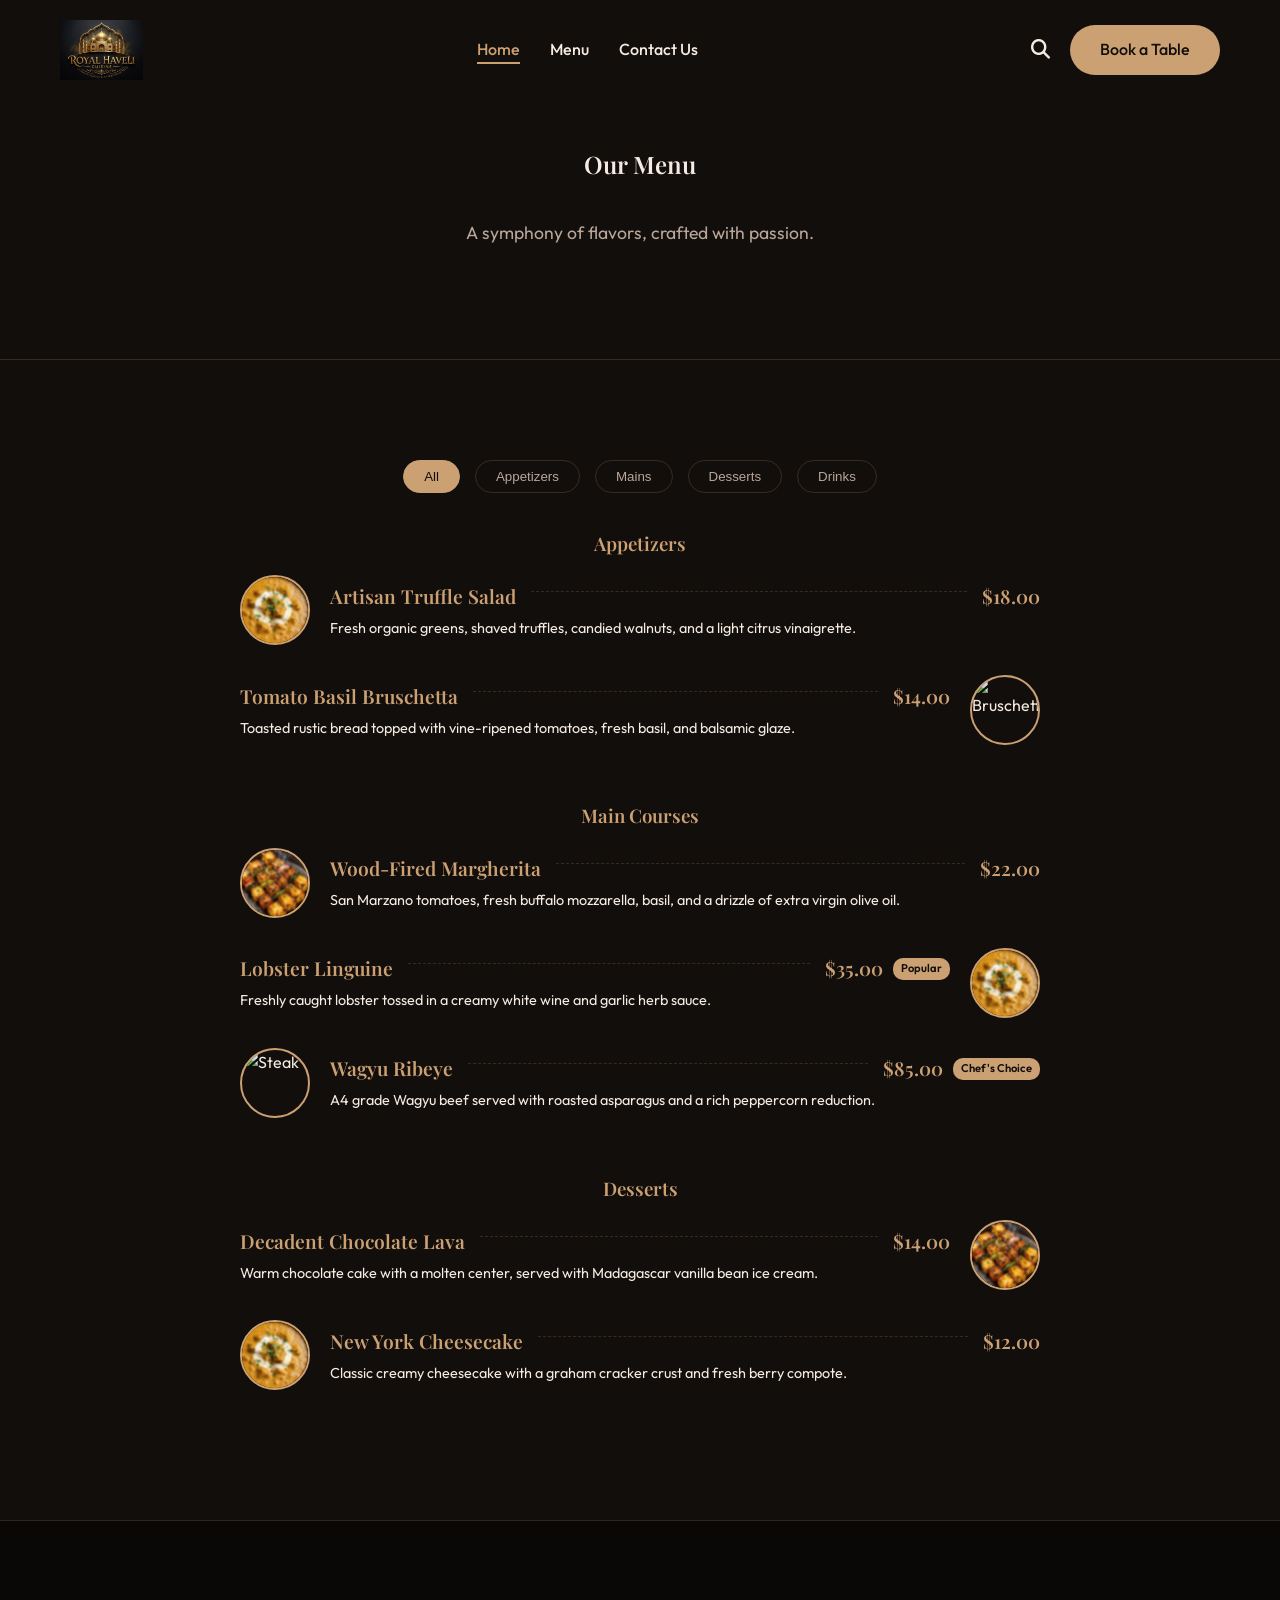
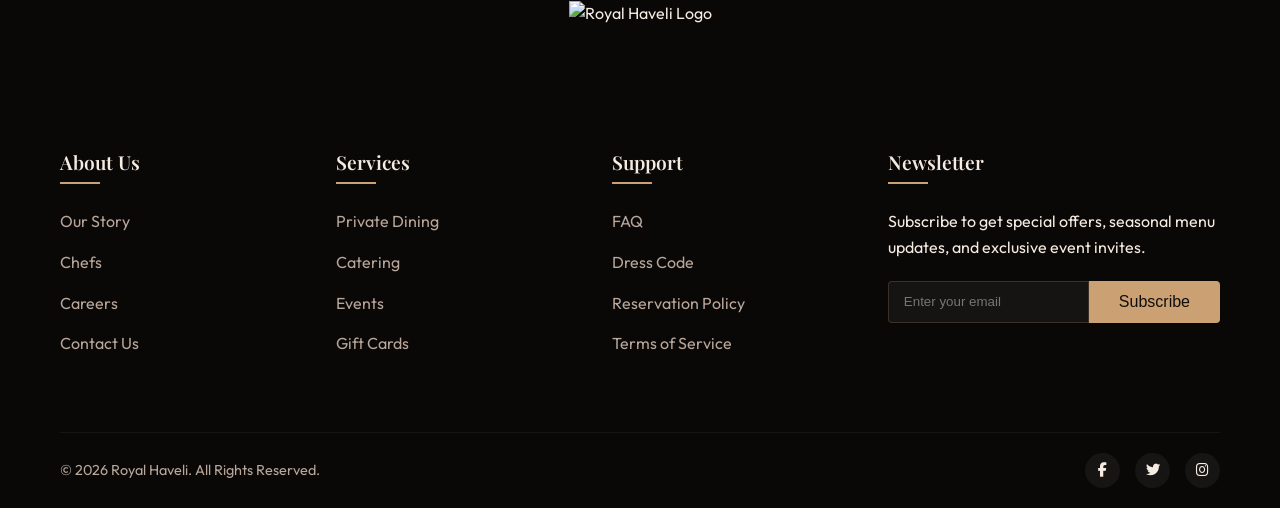
==== menu.html @ ae739bb8 "Add files via upload" ====
<!DOCTYPE html>
<html lang="en">

<head>
    <meta charset="UTF-8">
    <meta name="viewport" content="width=device-width, initial-scale=1.0">
    <title>Menu | Royal Haveli Fine Dining</title>
    <!-- Google Fonts -->
    <link rel="preconnect" href="https://fonts.googleapis.com">
    <link rel="preconnect" href="https://fonts.gstatic.com" crossorigin>
    <link
        href="https://fonts.googleapis.com/css2?family=Outfit:wght@300;400;500;600&family=Playfair+Display:ital,wght@0,400;0,600;0,700;1,400&display=swap"
        rel="stylesheet">
    <!-- Custom CSS -->
    <link rel="stylesheet" href="css/style.css">
    <!-- Font Awesome for Icons -->
    <link rel="stylesheet" href="https://cdnjs.cloudflare.com/ajax/libs/font-awesome/6.4.0/css/all.min.css">
    <style>
        /* Small style tweaks for the menu page banner */
        .page-banner {
            padding-top: 150px;
            padding-bottom: 80px;
            text-align: center;
            background-color: var(--bg-dark);
            border-bottom: 1px solid var(--border-color);
        }
    </style>
</head>

<body>

    <!-- Header / Navbar -->
    <header class="header">
        <div class="container">
            <nav class="navbar">
                <a href="index.html" class="logo">
                    <img src="assets/images/logo.png" alt="Royal Haveli Logo" style="height: 60px;">
                </a>
                <ul class="nav-links">
                    <li><a href="index.html" class="active">Home</a></li>
                    <li><a href="menu.html">Menu</a></li>
                    <li><a href="contact.html">Contact Us</a></li>
                </ul>
                <div class="nav-actions">
                    <button class="icon-btn"><i class="fa-solid fa-magnifying-glass"></i></button>
                    <a href="#" class="btn btn-primary btn-reserve">Book a Table</a>
                    <div class="mobile-toggle"><i class="fa-solid fa-bars"></i></div>
                </div>
            </nav>
        </div>
    </header>

    <!-- Page Banner -->
    <section class="page-banner">
        <div class="container animate-on-scroll">
            <h1 class="title">Our Menu</h1>
            <p class="section-subtitle mt-40">A symphony of flavors, crafted with passion.</p>
        </div>
    </section>

    <!-- Menu Section (Extended) -->
    <section id="menu" class="menu section-padding">
        <div class="container animate-on-scroll">

            <div class="menu-filters">
                <button class="filter-btn active">All</button>
                <button class="filter-btn">Appetizers</button>
                <button class="filter-btn">Mains</button>
                <button class="filter-btn">Desserts</button>
                <button class="filter-btn">Drinks</button>
            </div>

            <div class="menu-list text-left">
                <!-- Appetizers -->
                <h3
                    style="color: var(--accent-gold); margin: 40px 0 20px; font-family: var(--font-heading); text-align: center;">
                    Appetizers</h3>

                <div class="menu-item">
                    <img src="assets/images/butter-chicken.jpg" alt="Gourmet Salad" class="menu-item-img">
                    <div class="menu-item-info">
                        <div class="menu-item-header">
                            <h4 class="menu-item-title">Artisan Truffle Salad</h4>
                            <div class="leader-line"></div>
                            <span class="menu-item-price">$18.00</span>
                        </div>
                        <p class="menu-item-desc">Fresh organic greens, shaved truffles, candied walnuts, and a light
                            citrus vinaigrette.</p>
                    </div>
                </div>

                <div class="menu-item">
                    <img src="assets/images/chicken-biryani.jpg" alt="Bruschetta" class="menu-item-img">
                    <div class="menu-item-info">
                        <div class="menu-item-header">
                            <h4 class="menu-item-title">Tomato Basil Bruschetta</h4>
                            <div class="leader-line"></div>
                            <span class="menu-item-price">$14.00</span>
                        </div>
                        <p class="menu-item-desc">Toasted rustic bread topped with vine-ripened tomatoes, fresh basil,
                            and balsamic glaze.</p>
                    </div>
                </div>

                <!-- Mains -->
                <h3
                    style="color: var(--accent-gold); margin: 60px 0 20px; font-family: var(--font-heading); text-align: center;">
                    Main Courses</h3>

                <div class="menu-item">
                    <img src="assets/images/paneer-tikka.jpg" alt="Pizza" class="menu-item-img">
                    <div class="menu-item-info">
                        <div class="menu-item-header">
                            <h4 class="menu-item-title">Wood-Fired Margherita</h4>
                            <div class="leader-line"></div>
                            <span class="menu-item-price">$22.00</span>
                        </div>
                        <p class="menu-item-desc">San Marzano tomatoes, fresh buffalo mozzarella, basil, and a drizzle
                            of extra virgin olive oil.</p>
                    </div>
                </div>

                <div class="menu-item">
                    <img src="assets/images/butter-chicken.jpg" alt="Pasta" class="menu-item-img">
                    <div class="menu-item-info">
                        <div class="menu-item-header">
                            <h4 class="menu-item-title">Lobster Linguine</h4>
                            <div class="leader-line"></div>
                            <span class="menu-item-price">$35.00</span>
                            <span class="badge">Popular</span>
                        </div>
                        <p class="menu-item-desc">Freshly caught lobster tossed in a creamy white wine and garlic herb
                            sauce.</p>
                    </div>
                </div>

                <div class="menu-item">
                    <img src="assets/images/chicken-biryani.jpg" alt="Steak" class="menu-item-img">
                    <div class="menu-item-info">
                        <div class="menu-item-header">
                            <h4 class="menu-item-title">Wagyu Ribeye</h4>
                            <div class="leader-line"></div>
                            <span class="menu-item-price">$85.00</span>
                            <span class="badge">Chef's Choice</span>
                        </div>
                        <p class="menu-item-desc">A4 grade Wagyu beef served with roasted asparagus and a rich
                            peppercorn reduction.</p>
                    </div>
                </div>

                <!-- Desserts -->
                <h3
                    style="color: var(--accent-gold); margin: 60px 0 20px; font-family: var(--font-heading); text-align: center;">
                    Desserts</h3>

                <div class="menu-item">
                    <img src="assets/images/paneer-tikka.jpg" alt="Dessert" class="menu-item-img">
                    <div class="menu-item-info">
                        <div class="menu-item-header">
                            <h4 class="menu-item-title">Decadent Chocolate Lava</h4>
                            <div class="leader-line"></div>
                            <span class="menu-item-price">$14.00</span>
                        </div>
                        <p class="menu-item-desc">Warm chocolate cake with a molten center, served with Madagascar
                            vanilla bean ice cream.</p>
                    </div>
                </div>

                <div class="menu-item">
                    <img src="assets/images/butter-chicken.jpg" alt="Cheesecake" class="menu-item-img">
                    <div class="menu-item-info">
                        <div class="menu-item-header">
                            <h4 class="menu-item-title">New York Cheesecake</h4>
                            <div class="leader-line"></div>
                            <span class="menu-item-price">$12.00</span>
                        </div>
                        <p class="menu-item-desc">Classic creamy cheesecake with a graham cracker crust and fresh berry
                            compote.</p>
                    </div>
                </div>
            </div>
        </div>
    </section>

    <!-- Footer -->
    <footer class="footer">
        <div class="container">
            <div class="footer-top">
                <div class="footer-logo">
                    <img src="assets/images/logo.jpg" alt="Royal Haveli Logo" style="height: 100px; margin: 0 auto;">
                </div>
            </div>

            <div class="footer-grid">
                <div class="footer-col">
                    <h4>About Us</h4>
                    <ul class="footer-links">
                        <li><a href="#">Our Story</a></li>
                        <li><a href="#">Chefs</a></li>
                        <li><a href="#">Careers</a></li>
                        <li><a href="contact.html">Contact Us</a></li>
                    </ul>
                </div>
                <div class="footer-col">
                    <h4>Services</h4>
                    <ul class="footer-links">
                        <li><a href="#">Private Dining</a></li>
                        <li><a href="#">Catering</a></li>
                        <li><a href="#">Events</a></li>
                        <li><a href="#">Gift Cards</a></li>
                    </ul>
                </div>
                <div class="footer-col">
                    <h4>Support</h4>
                    <ul class="footer-links">
                        <li><a href="#">FAQ</a></li>
                        <li><a href="#">Dress Code</a></li>
                        <li><a href="#">Reservation Policy</a></li>
                        <li><a href="#">Terms of Service</a></li>
                    </ul>
                </div>
                <div class="footer-col">
                    <h4>Newsletter</h4>
                    <p>Subscribe to get special offers, seasonal menu updates, and exclusive event invites.</p>
                    <form class="newsletter-form">
                        <input type="email" placeholder="Enter your email" required>
                        <button type="submit" class="btn btn-primary">Subscribe</button>
                    </form>
                </div>
            </div>

            <div class="footer-bottom">
                <p>&copy; 2026 Royal Haveli. All Rights Reserved.</p>
                <div class="social-links">
                    <a href="#"><i class="fa-brands fa-facebook-f"></i></a>
                    <a href="#"><i class="fa-brands fa-twitter"></i></a>
                    <a href="#"><i class="fa-brands fa-instagram"></i></a>
                </div>
            </div>
        </div>
    </footer>

    <!-- Reservation Modal -->
    <div class="modal-overlay" id="reservationModal">
        <div class="modal-content">
            <i class="fa-solid fa-xmark modal-close"></i>
            <h3>Book a Table</h3>
            <p style="color: var(--text-muted); margin-bottom: 20px;">Reserve your spot at Royal Haveli for an
                unforgettable dining experience.</p>
            <form>
                <div class="form-group">
                    <label for="name">Full Name</label>
                    <input type="text" id="name" placeholder="John Doe" required>
                </div>
                <div class="form-group">
                    <label for="date">Date</label>
                    <input type="date" id="date" required>
                </div>
                <div class="form-group">
                    <label for="time">Time</label>
                    <input type="time" id="time" required>
                </div>
                <div class="form-group">
                    <label for="guests">Number of Guests</label>
                    <select id="guests">
                        <option value="1">1 Person</option>
                        <option value="2">2 People</option>
                        <option value="3">3 People</option>
                        <option value="4">4 People</option>
                        <option value="5+">5+ People</option>
                    </select>
                </div>
                <button type="submit" class="btn btn-primary" style="width: 100%; margin-top: 10px;">Confirm
                    Reservation</button>
            </form>
        </div>
    </div>

    <script src="js/main.js"></script>
</body>

</html>
---- css/style.css ----
/* ==========================================================================
   CSS Variables & Reset
   ========================================================================== */
   :root {
    /* Color Palette */
    --bg-dark: #120e0c;         /* Very dark brown/black */
    --bg-lighter: #1d1714;      /* Slightly lighter brown for cards */
    --accent-gold: #cba072;     /* Gold/copper for accents/buttons */
    --accent-gold-hover: #e0b484;
    --text-main: #f5ebe1;       /* Off-white for main text */
    --text-muted: #b8a69a;      /* Muted brown/grey for descriptions */
    --border-color: rgba(203, 160, 114, 0.2);

    /* Typography */
    --font-heading: 'Playfair Display', serif;
    --font-body: 'Outfit', sans-serif;
    
    /* Spacing & Utilities */
    --section-padding: 100px 0;
    --border-radius: 8px;
    --transition-fast: 0.3s ease;
    --transition-slow: 0.6s cubic-bezier(0.2, 0.8, 0.2, 1);
}

* {
    margin: 0;
    padding: 0;
    box-sizing: border-box;
}

html {
    scroll-behavior: smooth;
}

body {
    font-family: var(--font-body);
    background-color: var(--bg-dark);
    color: var(--text-main);
    line-height: 1.6;
    overflow-x: hidden;
}

a {
    text-decoration: none;
    color: inherit;
    transition: color var(--transition-fast);
}

ul {
    list-style: none;
}

img {
    max-width: 100%;
    height: auto;
    display: block;
}

/* ==========================================================================
   Typography & Utilities
   ========================================================================== */
h1, h2, h3, h4, h5, h6 {
    font-family: var(--font-heading);
    font-weight: 600;
    line-height: 1.2;
    margin-bottom: 1rem;
}

.container {
    max-width: 1200px;
    margin: 0 auto;
    padding: 0 20px;
}

.section-padding {
    padding: var(--section-padding);
}

.text-center { text-align: center; }
.text-right { text-align: right; }
.text-left { text-align: left; }
.mt-40 { margin-top: 40px; }

/* Buttons */
.btn {
    display: inline-block;
    padding: 12px 30px;
    font-size: 1rem;
    font-weight: 500;
    border-radius: 30px;
    transition: all var(--transition-fast);
    cursor: pointer;
    border: none;
}

.btn-primary {
    background-color: var(--accent-gold);
    color: var(--bg-dark);
}

.btn-primary:hover {
    background-color: var(--accent-gold-hover);
    transform: translateY(-2px);
    box-shadow: 0 5px 15px rgba(203, 160, 114, 0.3);
}

.btn-secondary {
    background-color: transparent;
    color: var(--accent-gold);
    border: 2px solid var(--accent-gold);
}

.btn-secondary:hover {
    background-color: var(--accent-gold);
    color: var(--bg-dark);
}

.btn-sm {
    padding: 8px 20px;
    font-size: 0.9rem;
}

.section-title {
    font-size: 2.5rem;
    margin-bottom: 0.5rem;
    color: var(--accent-gold);
}

.section-subtitle {
    color: var(--text-muted);
    font-size: 1.1rem;
    margin-bottom: 2rem;
}

/* ==========================================================================
   Header / Navbar
   ========================================================================== */
.header {
    position: fixed;
    top: 0;
    left: 0;
    width: 100%;
    z-index: 1000;
    padding: 20px 0;
    transition: background-color var(--transition-fast), padding var(--transition-fast);
}

.header.scrolled {
    background-color: rgba(18, 14, 12, 0.95);
    backdrop-filter: blur(10px);
    padding: 15px 0;
    border-bottom: 1px solid var(--border-color);
}

.navbar {
    display: flex;
    justify-content: space-between;
    align-items: center;
}

.logo-text {
    font-family: var(--font-heading);
    font-size: 1.8rem;
    font-weight: 700;
    color: var(--accent-gold);
    letter-spacing: 1px;
}

.nav-links {
    display: flex;
    gap: 30px;
}

.nav-links a {
    font-size: 1rem;
    font-weight: 500;
    color: var(--text-main);
    position: relative;
}

.nav-links a:hover,
.nav-links a.active {
    color: var(--accent-gold);
}

.nav-links a::after {
    content: '';
    position: absolute;
    bottom: -5px;
    left: 0;
    width: 0;
    height: 2px;
    background-color: var(--accent-gold);
    transition: width var(--transition-fast);
}

.nav-links a:hover::after,
.nav-links a.active::after {
    width: 100%;
}

.nav-actions {
    display: flex;
    align-items: center;
    gap: 20px;
}

.icon-btn {
    background: none;
    border: none;
    color: var(--text-main);
    font-size: 1.2rem;
    cursor: pointer;
    transition: color var(--transition-fast);
}

.icon-btn:hover {
    color: var(--accent-gold);
}

.mobile-toggle {
    display: none;
    font-size: 1.5rem;
    color: var(--text-main);
    cursor: pointer;
}

/* ==========================================================================
   Hero Section
   ========================================================================== */
.hero {
    position: relative;
    height: 100vh;
    min-height: 600px;
    display: flex;
    align-items: center;
    justify-content: center;
    text-align: center;
    padding-top: 80px; /* Offset for navbar */
}

.hero-bg {
    position: absolute;
    top: 0;
    left: 0;
    width: 100%;
    height: 100%;
    z-index: -1;
}

.hero-bg img {
    width: 100%;
    height: 100%;
    object-fit: cover;
    object-position: center;
}

.hero-overlay {
    position: absolute;
    top: 0;
    left: 0;
    width: 100%;
    height: 100%;
    background: linear-gradient(to bottom, rgba(18, 14, 12, 0.7), rgba(18, 14, 12, 0.9));
}

.hero-content {
    max-width: 800px;
}

.badge-icon {
    font-size: 3rem;
    color: var(--accent-gold);
    margin-bottom: 20px;
    animation: float 3s ease-in-out infinite;
}

@keyframes float {
    0%, 100% { transform: translateY(0); }
    50% { transform: translateY(-10px); }
}

.hero .title {
    font-size: 5rem;
    letter-spacing: 5px;
    margin-bottom: 10px;
    color: var(--text-main);
    text-shadow: 2px 2px 10px rgba(0,0,0,0.5);
}

.subtitle-wrapper {
    display: flex;
    align-items: center;
    justify-content: center;
    gap: 15px;
    margin-bottom: 20px;
}

.subtitle-wrapper .line {
    height: 1px;
    width: 50px;
    background-color: var(--accent-gold);
}

.subtitle-wrapper .subtitle {
    color: var(--accent-gold);
    letter-spacing: 2px;
    font-size: 0.9rem;
}

.hero .description {
    font-size: 1.1rem;
    color: var(--text-muted);
    margin-bottom: 30px;
    max-width: 600px;
    margin-left: auto;
    margin-right: auto;
}

.hero-actions {
    display: flex;
    gap: 20px;
    justify-content: center;
}

/* ==========================================================================
   Services Section
   ========================================================================== */
.services {
    background-color: var(--bg-dark);
}

.decorative-element {
    color: var(--accent-gold);
    font-size: 1.5rem;
    margin-bottom: 40px;
}

.services-grid {
    display: grid;
    grid-template-columns: repeat(4, 1fr);
    gap: 30px;
}

.service-card {
    background-color: var(--bg-lighter);
    padding: 30px 20px;
    border-radius: var(--border-radius);
    text-align: center;
    transition: transform var(--transition-fast), box-shadow var(--transition-fast);
    border: 1px solid var(--border-color);
}

.service-card:hover {
    transform: translateY(-10px);
    box-shadow: 0 10px 30px rgba(0,0,0,0.5);
    border-color: var(--accent-gold);
}

.service-img {
    width: 80px;
    height: 80px;
    margin: 0 auto 20px;
    border-radius: 50%;
    overflow: hidden;
    border: 2px solid var(--accent-gold);
}

.service-img img {
    width: 100%;
    height: 100%;
    object-fit: cover;
}

.service-card h4 {
    font-size: 1.1rem;
    margin-bottom: 15px;
    min-height: 50px;
}

.read-more {
    color: var(--accent-gold);
    font-size: 0.9rem;
    font-weight: 500;
    display: inline-flex;
    align-items: center;
    gap: 5px;
}

.read-more i {
    transition: transform var(--transition-fast);
}

.read-more:hover i {
    transform: translateX(5px);
}

/* ==========================================================================
   History / About Section
   ========================================================================== */
.history {
    background-color: var(--bg-lighter);
}

.history-wrapper {
    display: flex;
    align-items: center;
    gap: 60px;
}

.history-image-group {
    flex: 1;
    position: relative;
}

.img-large {
    border-radius: var(--border-radius);
    overflow: hidden;
    border: 1px solid var(--border-color);
}

.img-small {
    position: absolute;
    bottom: -30px;
    right: -30px;
    width: 60%;
    border-radius: var(--border-radius);
    overflow: hidden;
    border: 5px solid var(--bg-lighter);
}

.visitors-badge {
    position: absolute;
    top: 50%;
    left: -30px;
    transform: translateY(-50%);
    background-color: var(--accent-gold);
    color: var(--bg-dark);
    padding: 20px;
    border-radius: 50%;
    text-align: center;
    width: 120px;
    height: 120px;
    display: flex;
    flex-direction: column;
    justify-content: center;
    align-items: center;
    box-shadow: 0 10px 20px rgba(0,0,0,0.3);
}

.visitors-badge .label {
    font-size: 0.9rem;
    font-weight: 600;
    text-transform: uppercase;
}

.visitors-badge .number {
    font-size: 2rem;
    font-weight: 700;
    font-family: var(--font-heading);
}

.history-text {
    flex: 1;
}

.check-list {
    margin: 30px 0;
}

.check-list li {
    margin-bottom: 10px;
    display: flex;
    align-items: center;
    gap: 10px;
    color: var(--text-main);
}

.check-list i {
    color: var(--accent-gold);
}

.btn-play {
    display: inline-flex;
    align-items: center;
    gap: 15px;
    color: var(--text-main);
    font-weight: 500;
}

.play-icon {
    width: 50px;
    height: 50px;
    background-color: var(--accent-gold);
    color: var(--bg-dark);
    border-radius: 50%;
    display: flex;
    align-items: center;
    justify-content: center;
    font-size: 1.2rem;
    transition: transform var(--transition-fast);
}

.btn-play:hover .play-icon {
    transform: scale(1.1);
}

.category-icons {
    display: flex;
    justify-content: space-around;
    margin-top: 80px;
    border-top: 1px solid var(--border-color);
    padding-top: 40px;
}

.cat-icon {
    font-size: 2.5rem;
    color: var(--accent-gold);
    opacity: 0.7;
    transition: all var(--transition-fast);
    cursor: pointer;
}

.cat-icon:hover {
    opacity: 1;
    transform: translateY(-5px);
}

/* ==========================================================================
   Menu Section
   ========================================================================== */
.menu {
    background-color: var(--bg-dark);
}

.menu-icon {
    font-size: 2rem;
    color: var(--accent-gold);
    margin-bottom: 10px;
}

.menu-filters {
    display: flex;
    justify-content: center;
    gap: 15px;
    margin-bottom: 40px;
}

.filter-btn {
    background: transparent;
    border: 1px solid var(--border-color);
    color: var(--text-muted);
    padding: 8px 20px;
    border-radius: 20px;
    cursor: pointer;
    transition: all var(--transition-fast);
}

.filter-btn:hover,
.filter-btn.active {
    background-color: var(--accent-gold);
    color: var(--bg-dark);
    border-color: var(--accent-gold);
}

.menu-list {
    max-width: 800px;
    margin: 0 auto;
}

.menu-item {
    display: flex;
    align-items: center;
    gap: 20px;
    margin-bottom: 30px;
}

.menu-item-img {
    width: 70px;
    height: 70px;
    border-radius: 50%;
    object-fit: cover;
    border: 2px solid var(--accent-gold);
    flex-shrink: 0;
}

.menu-list > div.menu-item:nth-of-type(even) {
    flex-direction: row-reverse;
}

.menu-item-info {
    flex: 1;
}

.menu-item-header {
    display: flex;
    align-items: center;
    margin-bottom: 5px;
}

.menu-item-title {
    margin: 0;
    font-size: 1.2rem;
    color: var(--accent-gold);
}

.leader-line {
    flex: 1;
    border-bottom: 1px dashed var(--border-color);
    margin: 0 15px;
    position: relative;
    top: -5px;
}

.menu-item-price {
    font-family: var(--font-heading);
    font-size: 1.2rem;
    color: var(--accent-gold);
    font-weight: 600;
}

.badge {
    background-color: var(--accent-gold);
    color: var(--bg-dark);
    font-size: 0.7rem;
    padding: 2px 8px;
    border-radius: 10px;
    margin-left: 10px;
    font-family: var(--font-body);
    font-weight: 600;
}

.menu-item-desc {
    color: var(--text-main);
    font-size: 0.9rem;
    margin: 0;
}

/* ==========================================================================
   Gallery Section
   ========================================================================== */
.gallery {
    padding: 0;
}

.gallery-grid {
    display: grid;
    grid-template-columns: repeat(4, 1fr);
}

.gallery-item {
    height: 400px;
    overflow: hidden;
    position: relative;
}

.gallery-item img {
    width: 100%;
    height: 100%;
    object-fit: cover;
    transition: transform 0.5s ease;
}

.gallery-item:hover img {
    transform: scale(1.1);
}

/* ==========================================================================
   Testimonial Section
   ========================================================================== */
.testimonial {
    background-color: var(--bg-lighter);
    position: relative;
    overflow: hidden;
}

.quote-icon {
    font-size: 3rem;
    color: var(--accent-gold);
    margin-bottom: 20px;
    opacity: 0.5;
}

.testimonial-text {
    font-size: 1.5rem;
    font-family: var(--font-heading);
    font-style: italic;
    max-width: 800px;
    margin: 0 auto 40px;
    line-height: 1.8;
}

.customer-profile {
    display: flex;
    align-items: center;
    justify-content: center;
    gap: 15px;
}

.customer-profile img {
    width: 60px;
    height: 60px;
    border-radius: 50%;
    object-fit: cover;
}

.customer-info h5 {
    margin: 0;
    color: var(--accent-gold);
    font-size: 1.1rem;
}

.customer-info span {
    font-size: 0.9rem;
    color: var(--text-muted);
}

.beans-decor {
    position: absolute;
    top: 50%;
    transform: translateY(-50%);
    width: 150px;
    opacity: 0.2;
    pointer-events: none;
}

.beans-decor.left { left: -50px; }
.beans-decor.right { right: -50px; }

/* ==========================================================================
   Products / Shop Section
   ========================================================================== */
.products {
    background-color: var(--bg-dark);
}

.product-showcase {
    display: flex;
    align-items: center;
    gap: 50px;
    margin-bottom: 80px;
}

.product-showcase:last-child {
    margin-bottom: 0;
}

.product-showcase.reverse {
    flex-direction: row-reverse;
}

.product-img-large {
    flex: 1;
    border-radius: var(--border-radius);
    overflow: hidden;
    border: 1px solid var(--border-color);
    box-shadow: 0 20px 40px rgba(0,0,0,0.4);
}

.product-details {
    flex: 1;
}

.product-features {
    display: flex;
    gap: 20px;
    margin-bottom: 20px;
}

.product-features.right {
    justify-content: flex-end;
}

.product-features li {
    background-color: var(--bg-lighter);
    padding: 5px 15px;
    border-radius: 20px;
    font-size: 0.9rem;
    color: var(--accent-gold);
    border: 1px solid var(--border-color);
}

.product-details p {
    color: var(--text-muted);
    margin-bottom: 30px;
}

/* ==========================================================================
   Blog Section
   ========================================================================== */
.blog {
    background-color: var(--bg-lighter);
}

.blog-icon {
    font-size: 2rem;
    color: var(--accent-gold);
    margin-bottom: 10px;
}

.blog-grid {
    display: grid;
    grid-template-columns: repeat(3, 1fr);
    gap: 30px;
}

.blog-card {
    background-color: var(--bg-dark);
    border-radius: var(--border-radius);
    overflow: hidden;
    border: 1px solid var(--border-color);
    transition: transform var(--transition-fast);
}

.blog-card:hover {
    transform: translateY(-10px);
}

.blog-img {
    position: relative;
    height: 250px;
}

.blog-img img {
    width: 100%;
    height: 100%;
    object-fit: cover;
}

.blog-date {
    position: absolute;
    bottom: 0;
    left: 0;
    background-color: var(--accent-gold);
    color: var(--bg-dark);
    padding: 8px 15px;
    font-weight: 600;
    font-size: 0.9rem;
}

.blog-content {
    padding: 25px;
}

.blog-content h4 {
    font-size: 1.2rem;
    margin-bottom: 20px;
    min-height: 60px;
}

/* ==========================================================================
   Footer
   ========================================================================== */
.footer {
    background-color: #0a0807;
    padding: 80px 0 20px;
    border-top: 1px solid var(--border-color);
}

.footer-top {
    text-align: center;
    margin-bottom: 50px;
}

.footer-logo {
    display: inline-flex;
    align-items: center;
    gap: 10px;
}

.footer-logo .logo-icon {
    color: var(--accent-gold);
    font-size: 2rem;
}

.footer-grid {
    display: grid;
    grid-template-columns: repeat(4, 1fr);
    gap: 40px;
    margin-bottom: 60px;
}

.footer-col h4 {
    color: var(--text-main);
    font-size: 1.2rem;
    margin-bottom: 25px;
    position: relative;
    padding-bottom: 10px;
}

.footer-col h4::after {
    content: '';
    position: absolute;
    bottom: 0;
    left: 0;
    width: 40px;
    height: 2px;
    background-color: var(--accent-gold);
}

.footer-links li {
    margin-bottom: 15px;
}

.footer-links a {
    color: var(--text-muted);
}

.footer-links a:hover {
    color: var(--accent-gold);
    padding-left: 5px;
}

.newsletter-form {
    display: flex;
    margin-top: 20px;
}

.newsletter-form input {
    flex: 1;
    padding: 12px 15px;
    background-color: rgba(255,255,255,0.05);
    border: 1px solid var(--border-color);
    color: var(--text-main);
    border-radius: 4px 0 0 4px;
    outline: none;
}

.newsletter-form input:focus {
    border-color: var(--accent-gold);
}

.newsletter-form button {
    border-radius: 0 4px 4px 0;
}

.footer-bottom {
    display: flex;
    justify-content: space-between;
    align-items: center;
    padding-top: 20px;
    border-top: 1px solid rgba(255,255,255,0.05);
    color: var(--text-muted);
    font-size: 0.9rem;
}

.social-links {
    display: flex;
    gap: 15px;
}

.social-links a {
    width: 35px;
    height: 35px;
    display: flex;
    align-items: center;
    justify-content: center;
    background-color: rgba(255,255,255,0.05);
    border-radius: 50%;
    color: var(--text-main);
    transition: all var(--transition-fast);
}

.social-links a:hover {
    background-color: var(--accent-gold);
    color: var(--bg-dark);
    transform: translateY(-3px);
}

/* ==========================================================================
   Animations
   ========================================================================== */
.animate-on-scroll {
    opacity: 0;
    transform: translateY(30px);
    transition: opacity var(--transition-slow), transform var(--transition-slow);
}

.animate-on-scroll.is-visible {
    opacity: 1;
    transform: translateY(0);
}

/* ==========================================================================
   Responsive Design
   ========================================================================== */
@media (max-width: 1024px) {
    .hero .title { font-size: 4rem; }
    .services-grid { grid-template-columns: repeat(2, 1fr); }
    .history-wrapper { flex-direction: column; }
    .history-image-group { margin-bottom: 40px; }
    .gallery-grid { grid-template-columns: repeat(2, 1fr); }
    .footer-grid { grid-template-columns: repeat(2, 1fr); }
}

@media (max-width: 768px) {
    .nav-links, .nav-actions .btn { display: none; }
    .mobile-toggle { display: block; }
    
    .hero .title { font-size: 3rem; }
    .product-showcase, .product-showcase.reverse { flex-direction: column; }
    .product-details.text-right { text-align: left; }
    .product-features.right { justify-content: flex-start; }
    
    .blog-grid { grid-template-columns: 1fr; }
    .menu-list { padding: 0 15px; }
}

@media (max-width: 576px) {
    .services-grid { grid-template-columns: 1fr; }
    .gallery-grid { grid-template-columns: 1fr; }
    .footer-grid { grid-template-columns: 1fr; }
    .hero .title { font-size: 2.5rem; }
    .hero { min-height: 60vh; }
    .hero .description { font-size: 1rem; padding: 0 10px; }
    .menu-item { flex-direction: column; align-items: flex-start; }
    .menu-item-img { width: 90px; height: 90px; margin-bottom: 10px; }
    .visitors-badge { width: 100px; height: 100px; left: -10px; }
    .visitors-badge .number { font-size: 1.5rem; }
}

/* ==========================================================================
   Modal / Popup
   ========================================================================== */
.modal-overlay {
    position: fixed;
    top: 0;
    left: 0;
    width: 100%;
    height: 100%;
    background-color: rgba(0, 0, 0, 0.8);
    z-index: 2000;
    display: none;
    align-items: center;
    justify-content: center;
    opacity: 0;
    transition: opacity var(--transition-fast);
    backdrop-filter: blur(5px);
}

.modal-overlay.active {
    display: flex;
    opacity: 1;
}

.modal-content {
    background-color: var(--bg-lighter);
    padding: 40px;
    border-radius: var(--border-radius);
    border: 1px solid var(--border-color);
    width: 90%;
    max-width: 500px;
    position: relative;
    transform: translateY(-20px);
    transition: transform var(--transition-fast);
}

.modal-overlay.active .modal-content {
    transform: translateY(0);
}

.modal-close {
    position: absolute;
    top: 15px;
    right: 20px;
    font-size: 1.5rem;
    color: var(--text-muted);
    cursor: pointer;
    transition: color var(--transition-fast);
}

.modal-close:hover {
    color: var(--accent-gold);
}

.form-group {
    margin-bottom: 20px;
}

.form-group label {
    display: block;
    margin-bottom: 8px;
    color: var(--text-muted);
}

.form-group input,
.form-group select,
.form-group textarea {
    width: 100%;
    padding: 12px 15px;
    background-color: var(--bg-dark);
    border: 1px solid var(--border-color);
    color: var(--text-main);
    border-radius: 4px;
    outline: none;
    transition: border-color var(--transition-fast);
}

.form-group input:focus,
.form-group select:focus,
.form-group textarea:focus {
    border-color: var(--accent-gold);
}

.modal-content h3 {
    color: var(--accent-gold);
    margin-bottom: 20px;
    font-size: 2rem;
}
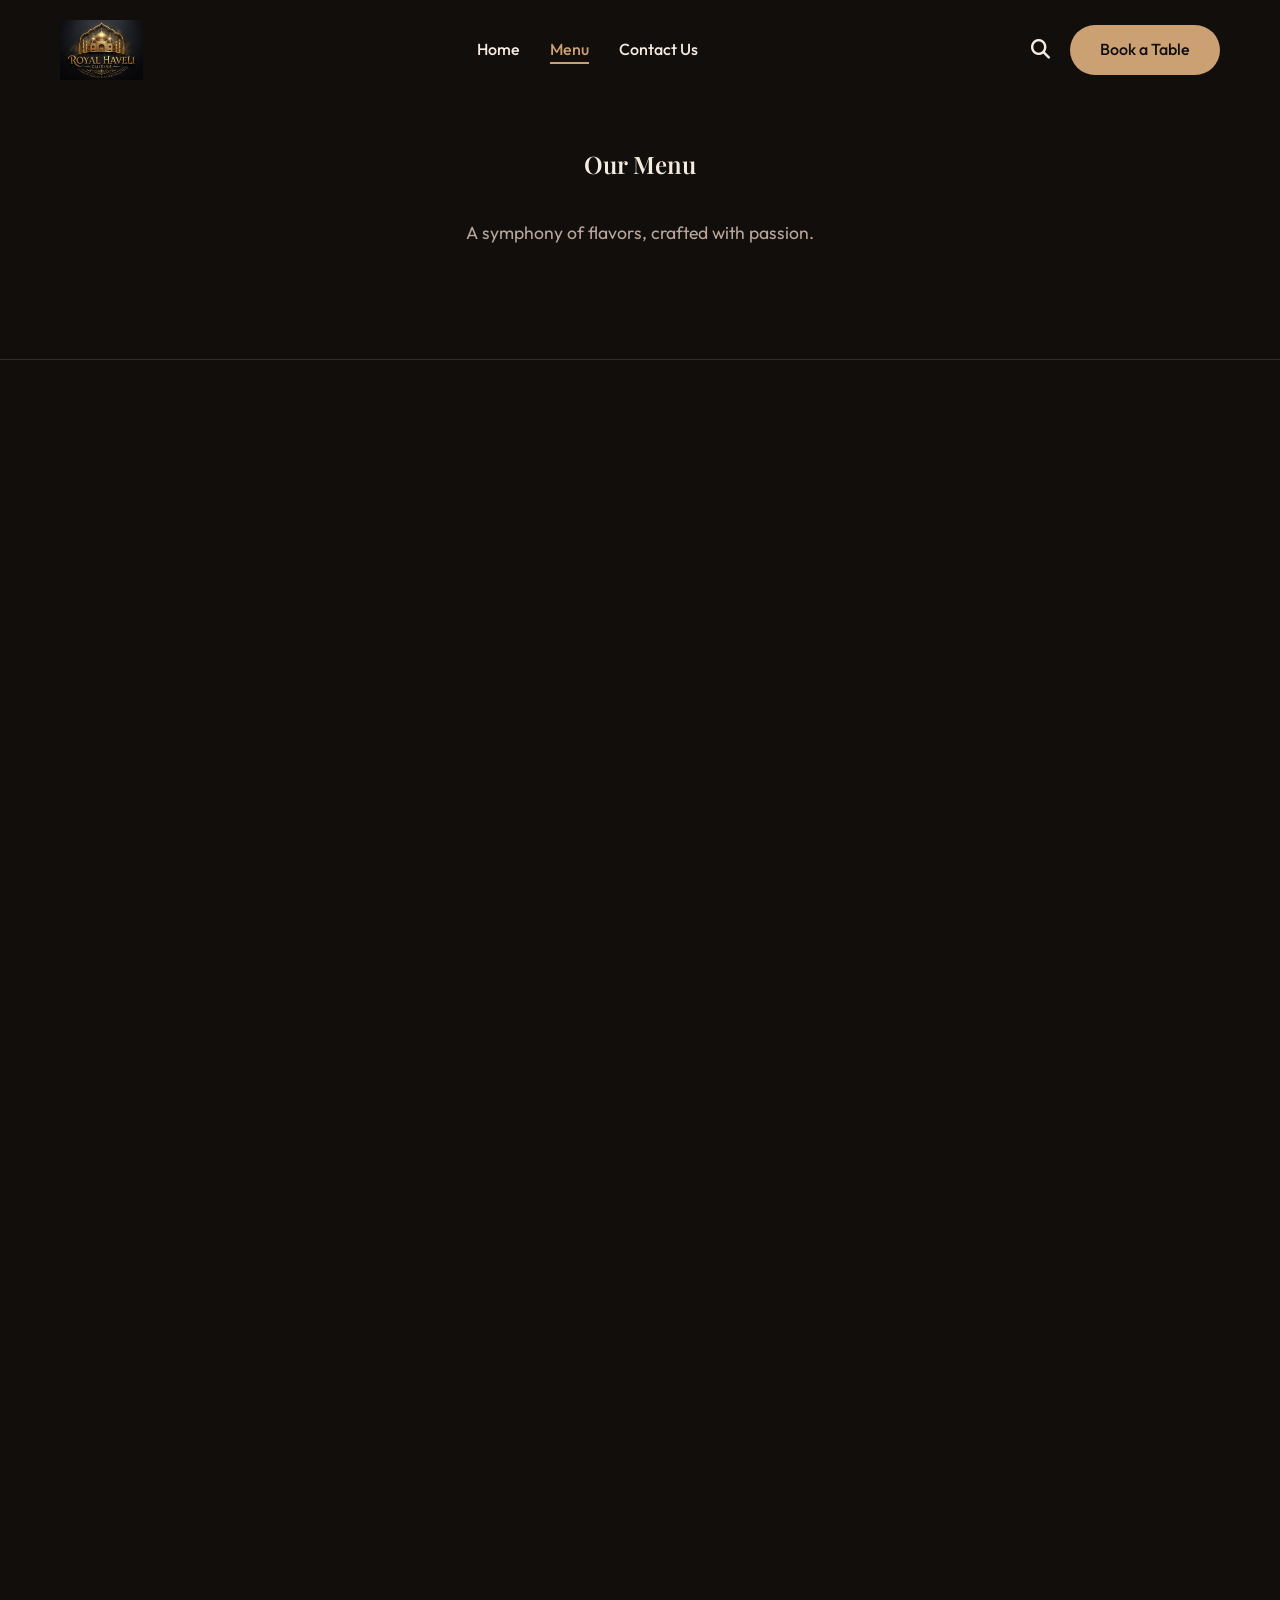
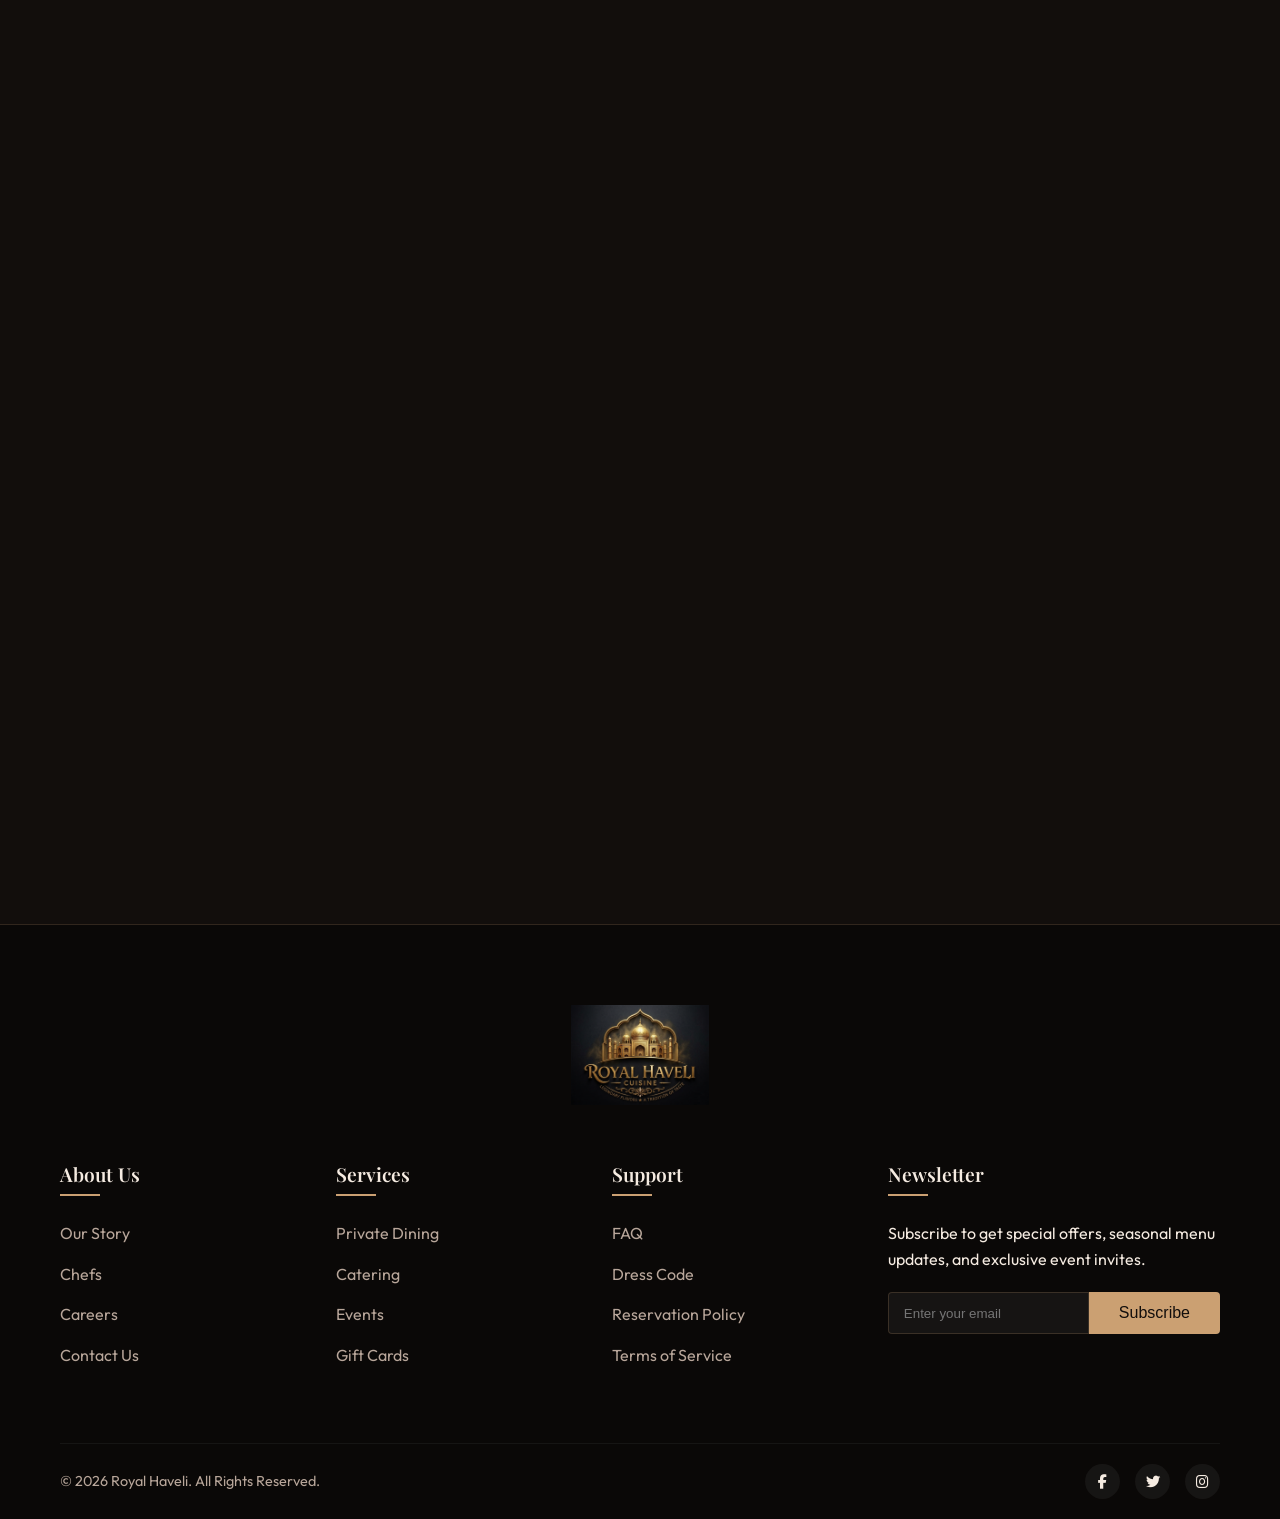
==== commit cf8c0c3a: "Update menu.html with new content - restructured menu sections with data categories and filter butto" ====
--- a/menu.html
+++ b/menu.html
@@ -37,8 +37,8 @@
                     <img src="assets/images/logo.png" alt="Royal Haveli Logo" style="height: 60px;">
                 </a>
                 <ul class="nav-links">
-                    <li><a href="index.html" class="active">Home</a></li>
-                    <li><a href="menu.html">Menu</a></li>
+                    <li><a href="index.html">Home</a></li>
+                    <li><a href="menu.html" class="active">Menu</a></li>
                     <li><a href="contact.html">Contact Us</a></li>
                 </ul>
                 <div class="nav-actions">
@@ -63,119 +63,749 @@
         <div class="container animate-on-scroll">
 
             <div class="menu-filters">
-                <button class="filter-btn active">All</button>
-                <button class="filter-btn">Appetizers</button>
-                <button class="filter-btn">Mains</button>
-                <button class="filter-btn">Desserts</button>
-                <button class="filter-btn">Drinks</button>
+                <button class="filter-btn active" data-filter="all">All</button>
+                <button class="filter-btn" data-filter="appetizers">Appetizers</button>
+                <button class="filter-btn" data-filter="veg-entrees">Veg Entrees</button>
+                <button class="filter-btn" data-filter="nonveg-entrees">Non-Veg Entrees</button>
+                <button class="filter-btn" data-filter="breads">Breads</button>
+                <button class="filter-btn" data-filter="bowls">Bowls</button>
+                <button class="filter-btn" data-filter="kids">Kids</button>
+                <button class="filter-btn" data-filter="salads">Salads</button>
+                <button class="filter-btn" data-filter="soups">Soups</button>
+                <button class="filter-btn" data-filter="tacos">Tacos</button>
+                <button class="filter-btn" data-filter="extras">Extras</button>
+                <button class="filter-btn" data-filter="burgers">Burgers</button>
+                <button class="filter-btn" data-filter="drinks">Drinks</button>
             </div>
 
             <div class="menu-list text-left">
-                <!-- Appetizers -->
-                <h3
-                    style="color: var(--accent-gold); margin: 40px 0 20px; font-family: var(--font-heading); text-align: center;">
-                    Appetizers</h3>
-
-                <div class="menu-item">
-                    <img src="assets/images/butter-chicken.jpg" alt="Gourmet Salad" class="menu-item-img">
-                    <div class="menu-item-info">
-                        <div class="menu-item-header">
-                            <h4 class="menu-item-title">Artisan Truffle Salad</h4>
-                            <div class="leader-line"></div>
-                            <span class="menu-item-price">$18.00</span>
-                        </div>
-                        <p class="menu-item-desc">Fresh organic greens, shaved truffles, candied walnuts, and a light
-                            citrus vinaigrette.</p>
-                    </div>
-                </div>
-
-                <div class="menu-item">
-                    <img src="assets/images/chicken-biryani.jpg" alt="Bruschetta" class="menu-item-img">
-                    <div class="menu-item-info">
-                        <div class="menu-item-header">
-                            <h4 class="menu-item-title">Tomato Basil Bruschetta</h4>
-                            <div class="leader-line"></div>
-                            <span class="menu-item-price">$14.00</span>
-                        </div>
-                        <p class="menu-item-desc">Toasted rustic bread topped with vine-ripened tomatoes, fresh basil,
-                            and balsamic glaze.</p>
-                    </div>
-                </div>
-
-                <!-- Mains -->
-                <h3
-                    style="color: var(--accent-gold); margin: 60px 0 20px; font-family: var(--font-heading); text-align: center;">
-                    Main Courses</h3>
-
-                <div class="menu-item">
-                    <img src="assets/images/paneer-tikka.jpg" alt="Pizza" class="menu-item-img">
-                    <div class="menu-item-info">
-                        <div class="menu-item-header">
-                            <h4 class="menu-item-title">Wood-Fired Margherita</h4>
-                            <div class="leader-line"></div>
-                            <span class="menu-item-price">$22.00</span>
-                        </div>
-                        <p class="menu-item-desc">San Marzano tomatoes, fresh buffalo mozzarella, basil, and a drizzle
-                            of extra virgin olive oil.</p>
-                    </div>
-                </div>
-
-                <div class="menu-item">
-                    <img src="assets/images/butter-chicken.jpg" alt="Pasta" class="menu-item-img">
-                    <div class="menu-item-info">
-                        <div class="menu-item-header">
-                            <h4 class="menu-item-title">Lobster Linguine</h4>
-                            <div class="leader-line"></div>
-                            <span class="menu-item-price">$35.00</span>
-                            <span class="badge">Popular</span>
-                        </div>
-                        <p class="menu-item-desc">Freshly caught lobster tossed in a creamy white wine and garlic herb
-                            sauce.</p>
-                    </div>
-                </div>
-
-                <div class="menu-item">
-                    <img src="assets/images/chicken-biryani.jpg" alt="Steak" class="menu-item-img">
-                    <div class="menu-item-info">
-                        <div class="menu-item-header">
-                            <h4 class="menu-item-title">Wagyu Ribeye</h4>
-                            <div class="leader-line"></div>
-                            <span class="menu-item-price">$85.00</span>
-                            <span class="badge">Chef's Choice</span>
-                        </div>
-                        <p class="menu-item-desc">A4 grade Wagyu beef served with roasted asparagus and a rich
-                            peppercorn reduction.</p>
-                    </div>
-                </div>
-
-                <!-- Desserts -->
-                <h3
-                    style="color: var(--accent-gold); margin: 60px 0 20px; font-family: var(--font-heading); text-align: center;">
-                    Desserts</h3>
-
-                <div class="menu-item">
-                    <img src="assets/images/paneer-tikka.jpg" alt="Dessert" class="menu-item-img">
-                    <div class="menu-item-info">
-                        <div class="menu-item-header">
-                            <h4 class="menu-item-title">Decadent Chocolate Lava</h4>
-                            <div class="leader-line"></div>
-                            <span class="menu-item-price">$14.00</span>
-                        </div>
-                        <p class="menu-item-desc">Warm chocolate cake with a molten center, served with Madagascar
-                            vanilla bean ice cream.</p>
-                    </div>
-                </div>
-
-                <div class="menu-item">
-                    <img src="assets/images/butter-chicken.jpg" alt="Cheesecake" class="menu-item-img">
-                    <div class="menu-item-info">
-                        <div class="menu-item-header">
-                            <h4 class="menu-item-title">New York Cheesecake</h4>
-                            <div class="leader-line"></div>
-                            <span class="menu-item-price">$12.00</span>
-                        </div>
-                        <p class="menu-item-desc">Classic creamy cheesecake with a graham cracker crust and fresh berry
-                            compote.</p>
+                <div class="menu-section" data-category="appetizers">
+                    <h3 class="menu-section-title">Appetizers</h3>
+                    <div class="menu-item" data-category="appetizers">
+                        <img src="assets/images/tandoori-grilled-chicken.jpg" alt="Vegetable Samosa" class="menu-item-img">
+                        <div class="menu-item-info">
+                            <div class="menu-item-header">
+                                <h4 class="menu-item-title">Vegetable Samosa</h4>
+                                <div class="leader-line"></div>
+                                <span class="menu-item-price">$5.99</span>
+                            </div>
+                            <p class="menu-item-desc">Crispy pastry stuffed with spiced potatoes, peas, and aromatic Indian spices.</p>
+                        </div>
+                    </div>
+                    <div class="menu-item" data-category="appetizers">
+                        <img src="assets/images/hero.jpg" alt="Aloo Tikki" class="menu-item-img">
+                        <div class="menu-item-info">
+                            <div class="menu-item-header">
+                                <h4 class="menu-item-title">Aloo Tikki</h4>
+                                <div class="leader-line"></div>
+                                <span class="menu-item-price">$5.99</span>
+                            </div>
+                            <p class="menu-item-desc">Crispy potato patties served with tangy tamarind and mint chutneys.</p>
+                        </div>
+                    </div>
+                    <div class="menu-item" data-category="appetizers">
+                        <img src="assets/images/paneer-tikka.jpg" alt="Paneer Pakora" class="menu-item-img">
+                        <div class="menu-item-info">
+                            <div class="menu-item-header">
+                                <h4 class="menu-item-title">Paneer Pakora</h4>
+                                <div class="leader-line"></div>
+                                <span class="menu-item-price">$10.99</span>
+                            </div>
+                            <p class="menu-item-desc">Batter-fried cottage cheese cubes served with spicy chutney.</p>
+                        </div>
+                    </div>
+                    <div class="menu-item" data-category="appetizers">
+                        <img src="assets/images/butter-chicken.jpg" alt="Mixed Veg Pakora" class="menu-item-img">
+                        <div class="menu-item-info">
+                            <div class="menu-item-header">
+                                <h4 class="menu-item-title">Mixed Veg Pakora</h4>
+                                <div class="leader-line"></div>
+                                <span class="menu-item-price">$7.99</span>
+                            </div>
+                            <p class="menu-item-desc">A crisp medley of mixed vegetables in a spiced gram flour batter.</p>
+                        </div>
+                    </div>
+                    <div class="menu-item" data-category="appetizers">
+                        <img src="assets/images/chicken-biryani.jpg" alt="Veg Appetizer Platter" class="menu-item-img">
+                        <div class="menu-item-info">
+                            <div class="menu-item-header">
+                                <h4 class="menu-item-title">Veg Appetizer Platter</h4>
+                                <div class="leader-line"></div>
+                                <span class="menu-item-price">$17.99</span>
+                            </div>
+                            <p class="menu-item-desc">A royal selection of samosas, pakoras, and kebabs served with chutneys.</p>
+                        </div>
+                    </div>
+                </div>
+
+                <div class="menu-section" data-category="veg-entrees">
+                    <h3 class="menu-section-title">Veg Entrees</h3>
+                    <div class="menu-item" data-category="veg-entrees">
+                        <img src="assets/images/paneer-tikka.jpg" alt="Chana Masala" class="menu-item-img">
+                        <div class="menu-item-info">
+                            <div class="menu-item-header">
+                                <h4 class="menu-item-title">Chana Masala</h4>
+                                <div class="leader-line"></div>
+                                <span class="menu-item-price">$14.99</span>
+                            </div>
+                            <p class="menu-item-desc">North Indian-style chickpea curry made with onions, tomatoes, and spices.</p>
+                        </div>
+                    </div>
+                    <div class="menu-item" data-category="veg-entrees">
+                        <img src="assets/images/hero.jpg" alt="Shahi Paneer" class="menu-item-img">
+                        <div class="menu-item-info">
+                            <div class="menu-item-header">
+                                <h4 class="menu-item-title">Shahi Paneer</h4>
+                                <div class="leader-line"></div>
+                                <span class="menu-item-price">$16.99</span>
+                            </div>
+                            <p class="menu-item-desc">Paneer cooked in a rich creamy gravy made from onions, cream, and cashews.</p>
+                        </div>
+                    </div>
+                    <div class="menu-item" data-category="veg-entrees">
+                        <img src="assets/images/butter-chicken.jpg" alt="Bhindi Special" class="menu-item-img">
+                        <div class="menu-item-info">
+                            <div class="menu-item-header">
+                                <h4 class="menu-item-title">Bhindi Special</h4>
+                                <div class="leader-line"></div>
+                                <span class="menu-item-price">$15.99</span>
+                            </div>
+                            <p class="menu-item-desc">Okra cooked with ground spices, herbs, onions, and tomatoes.</p>
+                        </div>
+                    </div>
+                    <div class="menu-item" data-category="veg-entrees">
+                        <img src="assets/images/tandoori-grilled-chicken.jpg" alt="Mix Veg Sabji" class="menu-item-img">
+                        <div class="menu-item-info">
+                            <div class="menu-item-header">
+                                <h4 class="menu-item-title">Mix Veg Sabji</h4>
+                                <div class="leader-line"></div>
+                                <span class="menu-item-price">$15.99</span>
+                            </div>
+                            <p class="menu-item-desc">Mixed vegetables cooked with potatoes, bell peppers, cauliflower, and peas.</p>
+                        </div>
+                    </div>
+                    <div class="menu-item" data-category="veg-entrees">
+                        <img src="assets/images/royal-chicken-biryani.jpg" alt="Special Saag" class="menu-item-img">
+                        <div class="menu-item-info">
+                            <div class="menu-item-header">
+                                <h4 class="menu-item-title">Special Saag</h4>
+                                <div class="leader-line"></div>
+                                <span class="menu-item-price">$15.99</span>
+                            </div>
+                            <p class="menu-item-desc">Spinach mustard leaves cooked with cabbage, ginger, garlic, and onion.</p>
+                        </div>
+                    </div>
+                    <div class="menu-item" data-category="veg-entrees">
+                        <img src="assets/images/paneer-tikka.jpg" alt="Kadhai Paneer" class="menu-item-img">
+                        <div class="menu-item-info">
+                            <div class="menu-item-header">
+                                <h4 class="menu-item-title">Kadhai Paneer</h4>
+                                <div class="leader-line"></div>
+                                <span class="menu-item-price">$16.99</span>
+                            </div>
+                            <p class="menu-item-desc">Spicy paneer cooked with bell peppers and tomato-based gravy.</p>
+                        </div>
+                    </div>
+                    <div class="menu-item" data-category="veg-entrees">
+                        <img src="assets/images/butter-chicken.jpg" alt="Baingan Bhartha" class="menu-item-img">
+                        <div class="menu-item-info">
+                            <div class="menu-item-header">
+                                <h4 class="menu-item-title">Baingan Bhartha</h4>
+                                <div class="leader-line"></div>
+                                <span class="menu-item-price">$15.99</span>
+                            </div>
+                            <p class="menu-item-desc">Fire-roasted eggplant mashed and cooked with a flavorful spice blend.</p>
+                        </div>
+                    </div>
+                    <div class="menu-item" data-category="veg-entrees">
+                        <img src="assets/images/hero.jpg" alt="Dal Makhani" class="menu-item-img">
+                        <div class="menu-item-info">
+                            <div class="menu-item-header">
+                                <h4 class="menu-item-title">Dal Makhani</h4>
+                                <div class="leader-line"></div>
+                                <span class="menu-item-price">$15.99</span>
+                            </div>
+                            <p class="menu-item-desc">Slow-cooked black lentils simmered in a rich buttery tomato sauce.</p>
+                        </div>
+                    </div>
+                    <div class="menu-item" data-category="veg-entrees">
+                        <img src="assets/images/tandoori-grilled-chicken.jpg" alt="Tadka Dal" class="menu-item-img">
+                        <div class="menu-item-info">
+                            <div class="menu-item-header">
+                                <h4 class="menu-item-title">Tadka Dal</h4>
+                                <div class="leader-line"></div>
+                                <span class="menu-item-price">$14.99</span>
+                            </div>
+                            <p class="menu-item-desc">Lentils tempered with cumin, garlic, and red chili for a warming flavor.</p>
+                        </div>
+                    </div>
+                    <div class="menu-item" data-category="veg-entrees">
+                        <img src="assets/images/paneer-tikka.jpg" alt="Malai Kofta" class="menu-item-img">
+                        <div class="menu-item-info">
+                            <div class="menu-item-header">
+                                <h4 class="menu-item-title">Malai Kofta</h4>
+                                <div class="leader-line"></div>
+                                <span class="menu-item-price">$16.99</span>
+                            </div>
+                            <p class="menu-item-desc">Golden potato dumplings simmered in a creamy, mildly spiced gravy.</p>
+                        </div>
+                    </div>
+                    <div class="menu-item" data-category="veg-entrees">
+                        <img src="assets/images/butter-chicken.jpg" alt="Palak Paneer" class="menu-item-img">
+                        <div class="menu-item-info">
+                            <div class="menu-item-header">
+                                <h4 class="menu-item-title">Palak Paneer</h4>
+                                <div class="leader-line"></div>
+                                <span class="menu-item-price">$16.99</span>
+                            </div>
+                            <p class="menu-item-desc">Cottage cheese cubes cooked in a spinach-rich mustard sauce.</p>
+                        </div>
+                    </div>
+                </div>
+
+                <div class="menu-section" data-category="nonveg-entrees">
+                    <h3 class="menu-section-title">Non-Veg Entrees</h3>
+                    <div class="menu-item" data-category="nonveg-entrees">
+                        <img src="assets/images/butter-chicken.jpg" alt="Chicken Curry" class="menu-item-img">
+                        <div class="menu-item-info">
+                            <div class="menu-item-header">
+                                <h4 class="menu-item-title">Chicken Curry</h4>
+                                <div class="leader-line"></div>
+                                <span class="menu-item-price">$17.99</span>
+                            </div>
+                            <p class="menu-item-desc">Tender chicken simmered in a flavorful onion and tomato gravy.</p>
+                        </div>
+                    </div>
+                    <div class="menu-item" data-category="nonveg-entrees">
+                        <img src="assets/images/slow-cooked-lamb.jpg" alt="Goat Curry" class="menu-item-img">
+                        <div class="menu-item-info">
+                            <div class="menu-item-header">
+                                <h4 class="menu-item-title">Goat Curry</h4>
+                                <div class="leader-line"></div>
+                                <span class="menu-item-price">$18.99</span>
+                            </div>
+                            <p class="menu-item-desc">Slow-cooked goat in a spiced onion, tomato, ginger, and garlic gravy.</p>
+                        </div>
+                    </div>
+                    <div class="menu-item" data-category="nonveg-entrees">
+                        <img src="assets/images/chicken-biryani.jpg" alt="Shahi Chicken Korma" class="menu-item-img">
+                        <div class="menu-item-info">
+                            <div class="menu-item-header">
+                                <h4 class="menu-item-title">Shahi Chicken Korma</h4>
+                                <div class="leader-line"></div>
+                                <span class="menu-item-price">$17.99</span>
+                            </div>
+                            <p class="menu-item-desc">A royal Mughlai chicken dish simmered with cashews, cream, and warm spices.</p>
+                        </div>
+                    </div>
+                    <div class="menu-item" data-category="nonveg-entrees">
+                        <img src="assets/images/royal-chicken-biryani.jpg" alt="Saag Gosht" class="menu-item-img">
+                        <div class="menu-item-info">
+                            <div class="menu-item-header">
+                                <h4 class="menu-item-title">Saag Gosht</h4>
+                                <div class="leader-line"></div>
+                                <span class="menu-item-price">$18.99</span>
+                            </div>
+                            <p class="menu-item-desc">Lamb and spinach cooked together in a creamy, spiced sauce.</p>
+                        </div>
+                    </div>
+                    <div class="menu-item" data-category="nonveg-entrees">
+                        <img src="assets/images/tandoori-grilled-chicken.jpg" alt="Rogan Josh" class="menu-item-img">
+                        <div class="menu-item-info">
+                            <div class="menu-item-header">
+                                <h4 class="menu-item-title">Rogan Josh</h4>
+                                <div class="leader-line"></div>
+                                <span class="menu-item-price">$18.99</span>
+                            </div>
+                            <p class="menu-item-desc">Aromatic lamb curry flavored with Kashmiri chilies and rich spices.</p>
+                        </div>
+                    </div>
+                    <div class="menu-item" data-category="nonveg-entrees">
+                        <img src="assets/images/slow-cooked-lamb.jpg" alt="Kadhai Lamb" class="menu-item-img">
+                        <div class="menu-item-info">
+                            <div class="menu-item-header">
+                                <h4 class="menu-item-title">Kadhai Lamb</h4>
+                                <div class="leader-line"></div>
+                                <span class="menu-item-price">$18.99</span>
+                            </div>
+                            <p class="menu-item-desc">Lamb cooked with bell peppers and bold spices in a kadhai-style gravy.</p>
+                        </div>
+                    </div>
+                    <div class="menu-item" data-category="nonveg-entrees">
+                        <img src="assets/images/hero.jpg" alt="Fish Curry" class="menu-item-img">
+                        <div class="menu-item-info">
+                            <div class="menu-item-header">
+                                <h4 class="menu-item-title">Fish Curry</h4>
+                                <div class="leader-line"></div>
+                                <span class="menu-item-price">$17.99</span>
+                            </div>
+                            <p class="menu-item-desc">Fish pieces simmered in a fragrant tomato and coconut spice curry.</p>
+                        </div>
+                    </div>
+                    <div class="menu-item" data-category="nonveg-entrees">
+                        <img src="assets/images/butter-chicken.jpg" alt="Prawn Curry" class="menu-item-img">
+                        <div class="menu-item-info">
+                            <div class="menu-item-header">
+                                <h4 class="menu-item-title">Prawn Curry</h4>
+                                <div class="leader-line"></div>
+                                <span class="menu-item-price">$17.99</span>
+                            </div>
+                            <p class="menu-item-desc">Fresh prawns cooked in a spicy, tangy curry base with warm Indian spices.</p>
+                        </div>
+                    </div>
+                    <div class="menu-item" data-category="nonveg-entrees">
+                        <img src="assets/images/butter-chicken.jpg" alt="Butter Chicken" class="menu-item-img">
+                        <div class="menu-item-info">
+                            <div class="menu-item-header">
+                                <h4 class="menu-item-title">Butter Chicken</h4>
+                                <div class="leader-line"></div>
+                                <span class="menu-item-price">$17.99</span>
+                            </div>
+                            <p class="menu-item-desc">Classic chicken makhani simmered in a buttery tomato sauce with aromatic spices.</p>
+                        </div>
+                    </div>
+                </div>
+
+                <div class="menu-section" data-category="breads">
+                    <h3 class="menu-section-title">Breads</h3>
+                    <div class="menu-item" data-category="breads">
+                        <img src="assets/images/hero.jpg" alt="Lachha Parantha" class="menu-item-img">
+                        <div class="menu-item-info">
+                            <div class="menu-item-header">
+                                <h4 class="menu-item-title">Lachha Parantha</h4>
+                                <div class="leader-line"></div>
+                                <span class="menu-item-price">$3.99</span>
+                            </div>
+                            <p class="menu-item-desc">Crispy layered flatbread made from whole wheat and pan-fried with ghee.</p>
+                        </div>
+                    </div>
+                    <div class="menu-item" data-category="breads">
+                        <img src="assets/images/butter-chicken.jpg" alt="Tandoori Roti" class="menu-item-img">
+                        <div class="menu-item-info">
+                            <div class="menu-item-header">
+                                <h4 class="menu-item-title">Tandoori Roti</h4>
+                                <div class="leader-line"></div>
+                                <span class="menu-item-price">$3.99</span>
+                            </div>
+                            <p class="menu-item-desc">Freshly baked whole wheat bread traditional to the clay oven.</p>
+                        </div>
+                    </div>
+                    <div class="menu-item" data-category="breads">
+                        <img src="assets/images/chicken-biryani.jpg" alt="Makki Ki Roti" class="menu-item-img">
+                        <div class="menu-item-info">
+                            <div class="menu-item-header">
+                                <h4 class="menu-item-title">Makki Ki Roti</h4>
+                                <div class="leader-line"></div>
+                                <span class="menu-item-price">$2.99</span>
+                            </div>
+                            <p class="menu-item-desc">Corn flour flatbread lightly cooked on a skillet.</p>
+                        </div>
+                    </div>
+                    <div class="menu-item" data-category="breads">
+                        <img src="assets/images/paneer-tikka.jpg" alt="Butter Naan" class="menu-item-img">
+                        <div class="menu-item-info">
+                            <div class="menu-item-header">
+                                <h4 class="menu-item-title">Butter Naan</h4>
+                                <div class="leader-line"></div>
+                                <span class="menu-item-price">$3.99</span>
+                            </div>
+                            <p class="menu-item-desc">Soft baked flatbread brushed with layered ghee.</p>
+                        </div>
+                    </div>
+                    <div class="menu-item" data-category="breads">
+                        <img src="assets/images/butter-chicken.jpg" alt="Paneer Naan" class="menu-item-img">
+                        <div class="menu-item-info">
+                            <div class="menu-item-header">
+                                <h4 class="menu-item-title">Paneer Naan</h4>
+                                <div class="leader-line"></div>
+                                <span class="menu-item-price">$4.99</span>
+                            </div>
+                            <p class="menu-item-desc">Stuffed naan with spiced cottage cheese and herbs.</p>
+                        </div>
+                    </div>
+                    <div class="menu-item" data-category="breads">
+                        <img src="assets/images/tandoori-grilled-chicken.jpg" alt="Garlic Naan" class="menu-item-img">
+                        <div class="menu-item-info">
+                            <div class="menu-item-header">
+                                <h4 class="menu-item-title">Garlic Naan</h4>
+                                <div class="leader-line"></div>
+                                <span class="menu-item-price">$4.99</span>
+                            </div>
+                            <p class="menu-item-desc">Soft flatbread topped with garlic butter and fresh coriander.</p>
+                        </div>
+                    </div>
+                    <div class="menu-item" data-category="breads">
+                        <img src="assets/images/hero.jpg" alt="Bullet Naan" class="menu-item-img">
+                        <div class="menu-item-info">
+                            <div class="menu-item-header">
+                                <h4 class="menu-item-title">Bullet Naan</h4>
+                                <div class="leader-line"></div>
+                                <span class="menu-item-price">$4.99</span>
+                            </div>
+                            <p class="menu-item-desc">Spicy naan stuffed with jalapeños, cilantro, and cheese.</p>
+                        </div>
+                    </div>
+                    <div class="menu-item" data-category="breads">
+                        <img src="assets/images/paneer-tikka.jpg" alt="Keema Naan" class="menu-item-img">
+                        <div class="menu-item-info">
+                            <div class="menu-item-header">
+                                <h4 class="menu-item-title">Keema Naan</h4>
+                                <div class="leader-line"></div>
+                                <span class="menu-item-price">$5.99</span>
+                            </div>
+                            <p class="menu-item-desc">Naan stuffed with spiced minced lamb and herbs.</p>
+                        </div>
+                    </div>
+                    <div class="menu-item" data-category="breads">
+                        <img src="assets/images/butter-chicken.jpg" alt="Kashmiri Naan" class="menu-item-img">
+                        <div class="menu-item-info">
+                            <div class="menu-item-header">
+                                <h4 class="menu-item-title">Kashmiri Naan</h4>
+                                <div class="leader-line"></div>
+                                <span class="menu-item-price">$4.99</span>
+                            </div>
+                            <p class="menu-item-desc">Sweet naan loaded with nuts and raisins for a royal finish.</p>
+                        </div>
+                    </div>
+                </div>
+
+                <div class="menu-section" data-category="bowls">
+                    <h3 class="menu-section-title">Bowls</h3>
+                    <div class="menu-item" data-category="bowls">
+                        <img src="assets/images/royal-chicken-biryani.jpg" alt="Paneer Achari Tikka With Rice & Salad" class="menu-item-img">
+                        <div class="menu-item-info">
+                            <div class="menu-item-header">
+                                <h4 class="menu-item-title">Paneer Achari Tikka With Rice & Salad</h4>
+                                <div class="leader-line"></div>
+                                <span class="menu-item-price">$15.99</span>
+                            </div>
+                            <p class="menu-item-desc">Marinated paneer served with aromatic rice and crisp salad.</p>
+                        </div>
+                    </div>
+                    <div class="menu-item" data-category="bowls">
+                        <img src="assets/images/paneer-tikka.jpg" alt="Paneer Malai Tikka With Rice & Salad" class="menu-item-img">
+                        <div class="menu-item-info">
+                            <div class="menu-item-header">
+                                <h4 class="menu-item-title">Paneer Malai Tikka With Rice & Salad</h4>
+                                <div class="leader-line"></div>
+                                <span class="menu-item-price">$15.99</span>
+                            </div>
+                            <p class="menu-item-desc">Creamy paneer tikka paired with fragrant rice and fresh salad.</p>
+                        </div>
+                    </div>
+                    <div class="menu-item" data-category="bowls">
+                        <img src="assets/images/tandoori-grilled-chicken.jpg" alt="Tandoori Chicken With Rice & Salad" class="menu-item-img">
+                        <div class="menu-item-info">
+                            <div class="menu-item-header">
+                                <h4 class="menu-item-title">Tandoori Chicken With Rice & Salad</h4>
+                                <div class="leader-line"></div>
+                                <span class="menu-item-price">$15.99</span>
+                            </div>
+                            <p class="menu-item-desc">Smoky tandoori chicken served with basmati rice and salad.</p>
+                        </div>
+                    </div>
+                    <div class="menu-item" data-category="bowls">
+                        <img src="assets/images/butter-chicken.jpg" alt="Chicken Achari Tikka With Rice & Salad" class="menu-item-img">
+                        <div class="menu-item-info">
+                            <div class="menu-item-header">
+                                <h4 class="menu-item-title">Chicken Achari Tikka With Rice & Salad</h4>
+                                <div class="leader-line"></div>
+                                <span class="menu-item-price">$15.99</span>
+                            </div>
+                            <p class="menu-item-desc">Tangy achari chicken bowl served with rice and crisp salad.</p>
+                        </div>
+                    </div>
+                    <div class="menu-item" data-category="bowls">
+                        <img src="assets/images/slow-cooked-lamb.jpg" alt="Chicken Seekh Kabab With Rice & Salad" class="menu-item-img">
+                        <div class="menu-item-info">
+                            <div class="menu-item-header">
+                                <h4 class="menu-item-title">Chicken Seekh Kabab With Rice & Salad</h4>
+                                <div class="leader-line"></div>
+                                <span class="menu-item-price">$15.99</span>
+                            </div>
+                            <p class="menu-item-desc">Spiced chicken kabab served with fragrant rice and garden salad.</p>
+                        </div>
+                    </div>
+                </div>
+
+                <div class="menu-section" data-category="kids">
+                    <h3 class="menu-section-title">Kids Menu</h3>
+                    <div class="menu-item" data-category="kids">
+                        <img src="assets/images/butter-chicken.jpg" alt="Shahi Paneer with Naan/Rice" class="menu-item-img">
+                        <div class="menu-item-info">
+                            <div class="menu-item-header">
+                                <h4 class="menu-item-title">Shahi Paneer with Naan/Rice</h4>
+                                <div class="leader-line"></div>
+                                <span class="menu-item-price">$11.99</span>
+                            </div>
+                            <p class="menu-item-desc">Royal paneer served with choice of naan or steamed rice.</p>
+                        </div>
+                    </div>
+                    <div class="menu-item" data-category="kids">
+                        <img src="assets/images/chicken-biryani.jpg" alt="Butter Chicken with Naan/Rice" class="menu-item-img">
+                        <div class="menu-item-info">
+                            <div class="menu-item-header">
+                                <h4 class="menu-item-title">Butter Chicken with Naan/Rice</h4>
+                                <div class="leader-line"></div>
+                                <span class="menu-item-price">$12.99</span>
+                            </div>
+                            <p class="menu-item-desc">Mild creamy butter chicken paired with naan or rice for kids.</p>
+                        </div>
+                    </div>
+                </div>
+
+                <div class="menu-section" data-category="salads">
+                    <h3 class="menu-section-title">Salads</h3>
+                    <div class="menu-item" data-category="salads">
+                        <img src="assets/images/hero.jpg" alt="Mix Salad" class="menu-item-img">
+                        <div class="menu-item-info">
+                            <div class="menu-item-header">
+                                <h4 class="menu-item-title">Mix Salad</h4>
+                                <div class="leader-line"></div>
+                                <span class="menu-item-price">$6.99</span>
+                            </div>
+                            <p class="menu-item-desc">A fresh mix of cucumbers, carrots, onions, tomatoes, and lemon.</p>
+                        </div>
+                    </div>
+                    <div class="menu-item" data-category="salads">
+                        <img src="assets/images/tandoori-grilled-chicken.jpg" alt="Chicken Salad" class="menu-item-img">
+                        <div class="menu-item-info">
+                            <div class="menu-item-header">
+                                <h4 class="menu-item-title">Chicken Salad</h4>
+                                <div class="leader-line"></div>
+                                <span class="menu-item-price">$14.99</span>
+                            </div>
+                            <p class="menu-item-desc">Grilled chicken mixed with salad greens and fresh vegetables.</p>
+                        </div>
+                    </div>
+                </div>
+
+                <div class="menu-section" data-category="soups">
+                    <h3 class="menu-section-title">Soups</h3>
+                    <div class="menu-item" data-category="soups">
+                        <img src="assets/images/butter-chicken.jpg" alt="Dal Lentil Soup" class="menu-item-img">
+                        <div class="menu-item-info">
+                            <div class="menu-item-header">
+                                <h4 class="menu-item-title">Dal Lentil Soup</h4>
+                                <div class="leader-line"></div>
+                                <span class="menu-item-price">$6.99</span>
+                            </div>
+                            <p class="menu-item-desc">Comforting lentil soup infused with Indian spices and herbs.</p>
+                        </div>
+                    </div>
+                    <div class="menu-item" data-category="soups">
+                        <img src="assets/images/hero.jpg" alt="Coconut Tomato Rasam" class="menu-item-img">
+                        <div class="menu-item-info">
+                            <div class="menu-item-header">
+                                <h4 class="menu-item-title">Coconut Tomato Rasam</h4>
+                                <div class="leader-line"></div>
+                                <span class="menu-item-price">$6.99</span>
+                            </div>
+                            <p class="menu-item-desc">A tangy South Indian soup made with coconut, tomato, and spices.</p>
+                        </div>
+                    </div>
+                    <div class="menu-item" data-category="soups">
+                        <img src="assets/images/chicken-biryani.jpg" alt="Tomato Basil Soup" class="menu-item-img">
+                        <div class="menu-item-info">
+                            <div class="menu-item-header">
+                                <h4 class="menu-item-title">Tomato Basil Soup</h4>
+                                <div class="leader-line"></div>
+                                <span class="menu-item-price">$6.99</span>
+                            </div>
+                            <p class="menu-item-desc">Creamy tomato soup finished with fragrant basil leaves.</p>
+                        </div>
+                    </div>
+                </div>
+
+                <div class="menu-section" data-category="tacos">
+                    <h3 class="menu-section-title">Tacos</h3>
+                    <div class="menu-item" data-category="tacos">
+                        <img src="assets/images/hero.jpg" alt="Paneer Tacos" class="menu-item-img">
+                        <div class="menu-item-info">
+                            <div class="menu-item-header">
+                                <h4 class="menu-item-title">Paneer Tacos</h4>
+                                <div class="leader-line"></div>
+                                <span class="menu-item-price">$10.99</span>
+                            </div>
+                            <p class="menu-item-desc">Seasoned paneer, fresh greens, and sauces wrapped in warm flatbread.</p>
+                        </div>
+                    </div>
+                    <div class="menu-item" data-category="tacos">
+                        <img src="assets/images/chicken-biryani.jpg" alt="Chicken Tacos" class="menu-item-img">
+                        <div class="menu-item-info">
+                            <div class="menu-item-header">
+                                <h4 class="menu-item-title">Chicken Tacos</h4>
+                                <div class="leader-line"></div>
+                                <span class="menu-item-price">$11.99</span>
+                            </div>
+                            <p class="menu-item-desc">Juicy chicken pieces with crunchy vegetables and zesty sauces.</p>
+                        </div>
+                    </div>
+                </div>
+
+                <div class="menu-section" data-category="extras">
+                    <h3 class="menu-section-title">Extras</h3>
+                    <div class="menu-item" data-category="extras">
+                        <img src="assets/images/hero.jpg" alt="Plain Dahi" class="menu-item-img">
+                        <div class="menu-item-info">
+                            <div class="menu-item-header">
+                                <h4 class="menu-item-title">Plain Dahi</h4>
+                                <div class="leader-line"></div>
+                                <span class="menu-item-price">$4.99</span>
+                            </div>
+                            <p class="menu-item-desc">Plain yogurt served fresh as a cooling accompaniment.</p>
+                        </div>
+                    </div>
+                    <div class="menu-item" data-category="extras">
+                        <img src="assets/images/paneer-tikka.jpg" alt="Mix Veg Raita" class="menu-item-img">
+                        <div class="menu-item-info">
+                            <div class="menu-item-header">
+                                <h4 class="menu-item-title">Mix Veg Raita</h4>
+                                <div class="leader-line"></div>
+                                <span class="menu-item-price">$5.99</span>
+                            </div>
+                            <p class="menu-item-desc">Yogurt with mixed vegetables, cucumber, tomato, and spices.</p>
+                        </div>
+                    </div>
+                    <div class="menu-item" data-category="extras">
+                        <img src="assets/images/butter-chicken.jpg" alt="Boondi Raita" class="menu-item-img">
+                        <div class="menu-item-info">
+                            <div class="menu-item-header">
+                                <h4 class="menu-item-title">Boondi Raita</h4>
+                                <div class="leader-line"></div>
+                                <span class="menu-item-price">$5.99</span>
+                            </div>
+                            <p class="menu-item-desc">Creamy yogurt topped with crunchy boondi and spices.</p>
+                        </div>
+                    </div>
+                    <div class="menu-item" data-category="extras">
+                        <img src="assets/images/chicken-biryani.jpg" alt="Pickle" class="menu-item-img">
+                        <div class="menu-item-info">
+                            <div class="menu-item-header">
+                                <h4 class="menu-item-title">Pickle</h4>
+                                <div class="leader-line"></div>
+                                <span class="menu-item-price">$2.99</span>
+                            </div>
+                            <p class="menu-item-desc">Aromatic Indian pickles made from vegetables and spices.</p>
+                        </div>
+                    </div>
+                    <div class="menu-item" data-category="extras">
+                        <img src="assets/images/royal-chicken-biryani.jpg" alt="Papadum" class="menu-item-img">
+                        <div class="menu-item-info">
+                            <div class="menu-item-header">
+                                <h4 class="menu-item-title">Papadum</h4>
+                                <div class="leader-line"></div>
+                                <span class="menu-item-price">$4.99</span>
+                            </div>
+                            <p class="menu-item-desc">Thin, crispy lentil wafers served as a light, crunchy side.</p>
+                        </div>
+                    </div>
+                </div>
+
+                <div class="menu-section" data-category="burgers">
+                    <h3 class="menu-section-title">Burgers</h3>
+                    <div class="menu-item" data-category="burgers">
+                        <img src="assets/images/hero.jpg" alt="Aloo Tikki Burger" class="menu-item-img">
+                        <div class="menu-item-info">
+                            <div class="menu-item-header">
+                                <h4 class="menu-item-title">Aloo Tikki Burger</h4>
+                                <div class="leader-line"></div>
+                                <span class="menu-item-price">$13.99</span>
+                            </div>
+                            <p class="menu-item-desc">Crispy potato patty served with coleslaw and mint chutney.</p>
+                        </div>
+                    </div>
+                    <div class="menu-item" data-category="burgers">
+                        <img src="assets/images/paneer-tikka.jpg" alt="Paneer Tikka Burger" class="menu-item-img">
+                        <div class="menu-item-info">
+                            <div class="menu-item-header">
+                                <h4 class="menu-item-title">Paneer Tikka Burger</h4>
+                                <div class="leader-line"></div>
+                                <span class="menu-item-price">$14.99</span>
+                            </div>
+                            <p class="menu-item-desc">Grilled paneer with spiced chutneys and crunchy greens in a bun.</p>
+                        </div>
+                    </div>
+                    <div class="menu-item" data-category="burgers">
+                        <img src="assets/images/tandoori-grilled-chicken.jpg" alt="Chicken Tikka Burger" class="menu-item-img">
+                        <div class="menu-item-info">
+                            <div class="menu-item-header">
+                                <h4 class="menu-item-title">Chicken Tikka Burger</h4>
+                                <div class="leader-line"></div>
+                                <span class="menu-item-price">$15.99</span>
+                            </div>
+                            <p class="menu-item-desc">Juicy chicken tikka pieces with crisp veggies and creamy sauce.</p>
+                        </div>
+                    </div>
+                </div>
+
+                <div class="menu-section" data-category="drinks">
+                    <h3 class="menu-section-title">Drinks</h3>
+                    <div class="menu-item" data-category="drinks">
+                        <img src="assets/images/hero.jpg" alt="Coffee" class="menu-item-img">
+                        <div class="menu-item-info">
+                            <div class="menu-item-header">
+                                <h4 class="menu-item-title">Coffee</h4>
+                                <div class="leader-line"></div>
+                                <span class="menu-item-price">$3.99</span>
+                            </div>
+                            <p class="menu-item-desc">Freshly brewed coffee to finish your royal meal.</p>
+                        </div>
+                    </div>
+                    <div class="menu-item" data-category="drinks">
+                        <img src="assets/images/hero.jpg" alt="Chai" class="menu-item-img">
+                        <div class="menu-item-info">
+                            <div class="menu-item-header">
+                                <h4 class="menu-item-title">Chai</h4>
+                                <div class="leader-line"></div>
+                                <span class="menu-item-price">$3.99</span>
+                            </div>
+                            <p class="menu-item-desc">Aromatic spiced Indian tea made with milk and cardamom.</p>
+                        </div>
+                    </div>
+                    <div class="menu-item" data-category="drinks">
+                        <img src="assets/images/butter-chicken.jpg" alt="Aam Panna" class="menu-item-img">
+                        <div class="menu-item-info">
+                            <div class="menu-item-header">
+                                <h4 class="menu-item-title">Aam Panna</h4>
+                                <div class="leader-line"></div>
+                                <span class="menu-item-price">$3.99</span>
+                            </div>
+                            <p class="menu-item-desc">Refreshing mango drink with roasted cumin and mint.</p>
+                        </div>
+                    </div>
+                    <div class="menu-item" data-category="drinks">
+                        <img src="assets/images/paneer-tikka.jpg" alt="Jal Jeera" class="menu-item-img">
+                        <div class="menu-item-info">
+                            <div class="menu-item-header">
+                                <h4 class="menu-item-title">Jal Jeera</h4>
+                                <div class="leader-line"></div>
+                                <span class="menu-item-price">$3.99</span>
+                            </div>
+                            <p class="menu-item-desc">Cooling spiced water flavored with cumin and mint.</p>
+                        </div>
+                    </div>
+                    <div class="menu-item" data-category="drinks">
+                        <img src="assets/images/royal-chicken-biryani.jpg" alt="Mango Lassi" class="menu-item-img">
+                        <div class="menu-item-info">
+                            <div class="menu-item-header">
+                                <h4 class="menu-item-title">Mango Lassi</h4>
+                                <div class="leader-line"></div>
+                                <span class="menu-item-price">$5.99</span>
+                            </div>
+                            <p class="menu-item-desc">Creamy yogurt drink blended with ripe mangoes.</p>
+                        </div>
+                    </div>
+                    <div class="menu-item" data-category="drinks">
+                        <img src="assets/images/hero.jpg" alt="Salted Lassi" class="menu-item-img">
+                        <div class="menu-item-info">
+                            <div class="menu-item-header">
+                                <h4 class="menu-item-title">Salted Lassi</h4>
+                                <div class="leader-line"></div>
+                                <span class="menu-item-price">$3.99</span>
+                            </div>
+                            <p class="menu-item-desc">Savory yogurt drink with roasted cumin and salt.</p>
+                        </div>
                     </div>
                 </div>
             </div>
@@ -187,7 +817,7 @@
         <div class="container">
             <div class="footer-top">
                 <div class="footer-logo">
-                    <img src="assets/images/logo.jpg" alt="Royal Haveli Logo" style="height: 100px; margin: 0 auto;">
+                    <img src="assets/images/logo.png" alt="Royal Haveli Logo" style="height: 100px; margin: 0 auto;">
                 </div>
             </div>
 
